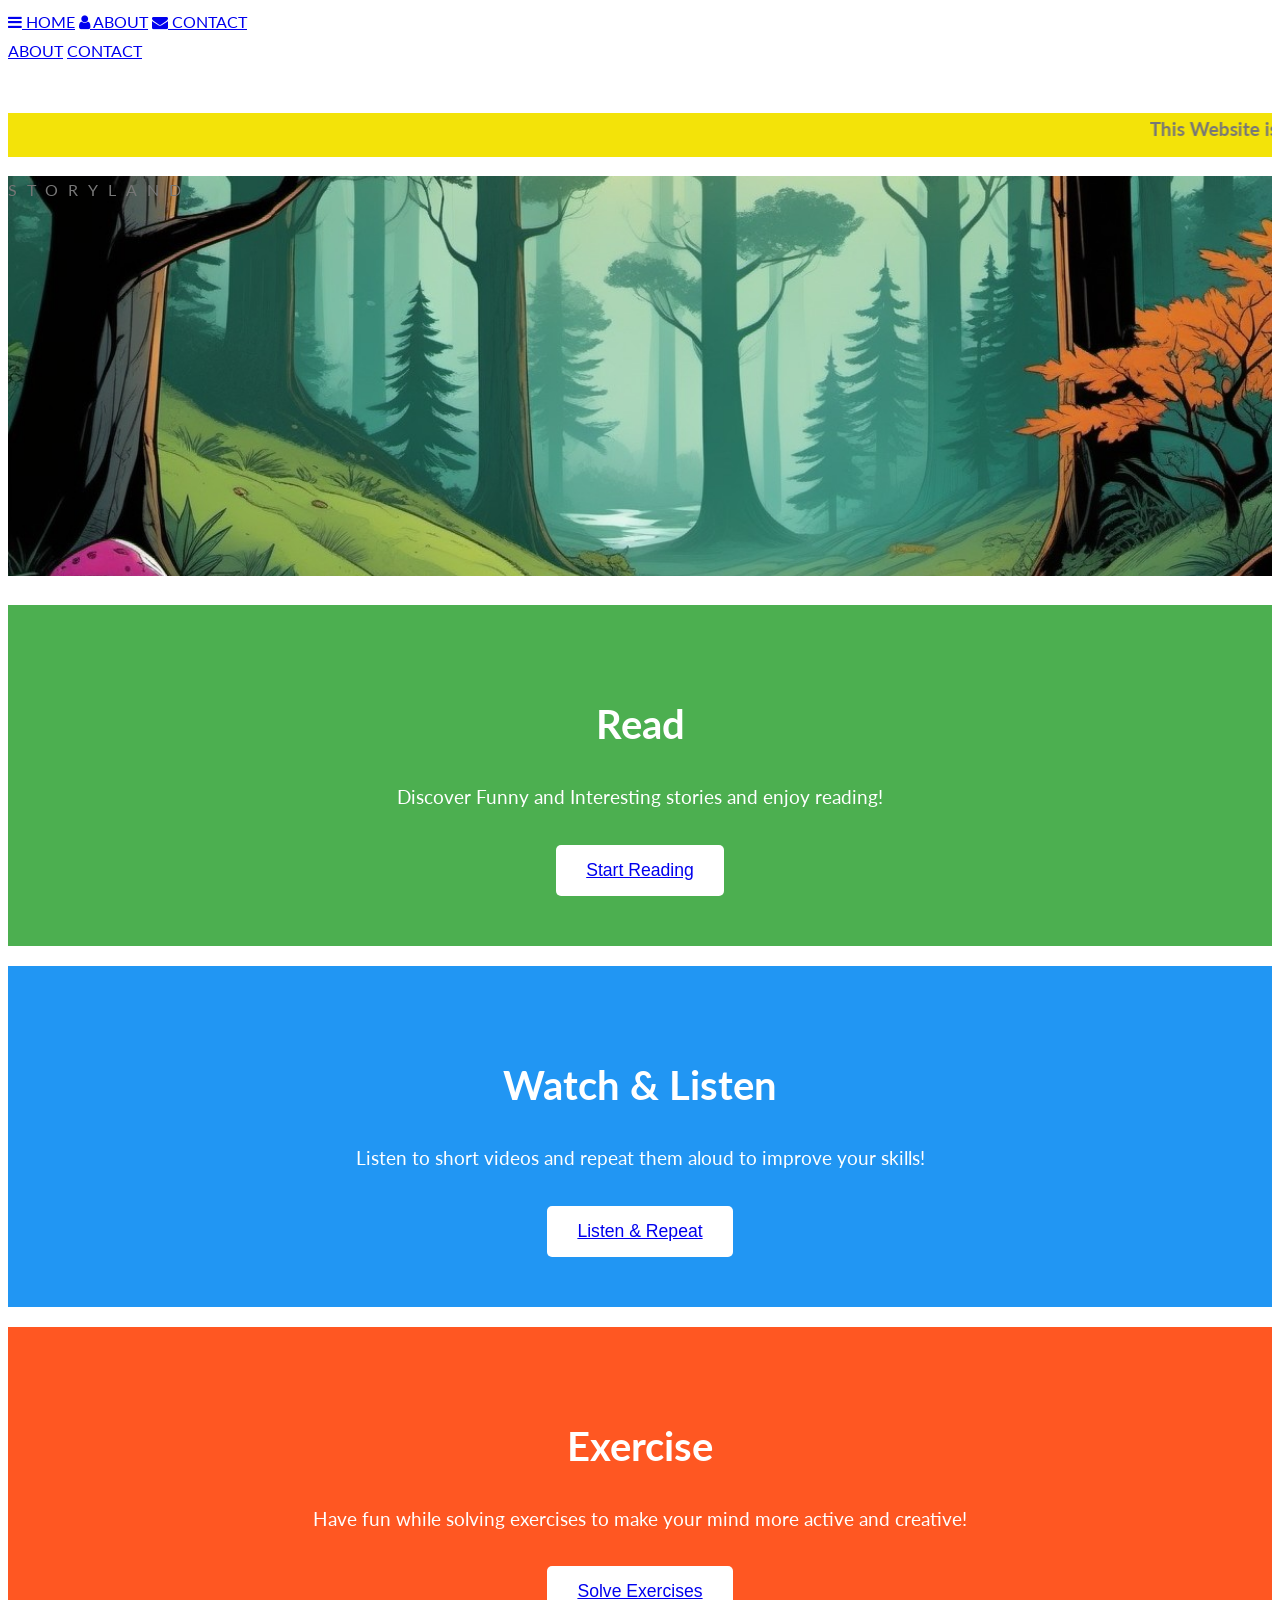
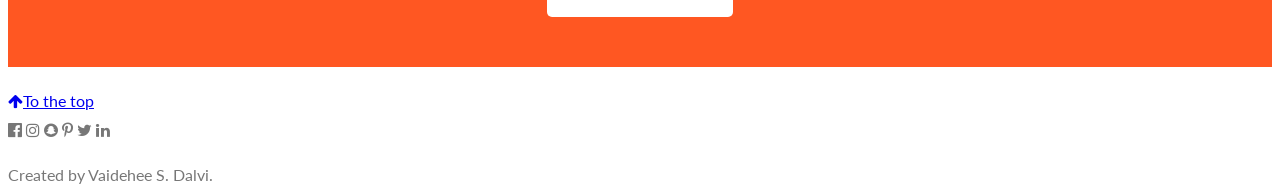
==== index.html @ 7e22e085 "Rename home.html to index.html" ====
<!DOCTYPE html>
<html>
<head>
<title>Home Page</title>
<meta charset="UTF-8">
<meta name="viewport" content="width=device-width, initial-scale=1">
<link rel="stylesheet" href="https://www.w3schools.com/w3css/5/w3.css">
<link rel="stylesheet" href="https://fonts.googleapis.com/css?family=Lato">
<link rel="stylesheet" href="https://cdnjs.cloudflare.com/ajax/libs/font-awesome/4.7.0/css/font-awesome.min.css">
<link rel="stylesheet" href="styles.css">
</head>
<body>

<!-- Navbar (sit on top) -->
<div class="w3-top">
  <div class="w3-bar" id="myNavbar">
    <a class="w3-bar-item w3-button w3-hover-black w3-hide-medium w3-hide-large w3-right" href="javascript:void(0);" onclick="toggleFunction()" title="Toggle Navigation Menu">
      <i class="fa fa-bars"></i>
    </a>
    <a href="home.html" class="w3-bar-item w3-button">HOME</a>
    <a href="about.html" class="w3-bar-item w3-button w3-hide-small"><i class="fa fa-user"></i> ABOUT</a>
    <a href="contact.html" class="w3-bar-item w3-button w3-hide-small"><i class="fa fa-envelope"></i> CONTACT</a>
  </div>

  <!-- Navbar on small screens -->
  <div id="navDemo" class="w3-bar-block w3-white w3-hide w3-hide-large w3-hide-medium">
    <a href="about.html" class="w3-bar-item w3-button" onclick="toggleFunction()">ABOUT</a>
    <a href="contact.html" class="w3-bar-item w3-button" onclick="toggleFunction()">CONTACT</a>
    
  </div>
</div>
<br>
<h3><marquee><b>This Website is for Learners, Reading Lovers & Children.</b> Enjoy reading, listening, and playing fun games!</marquee></h3>
<!-- First Parallax Image with Logo Text -->
<div class="bgimg-1 w3-display-container w3-opacity-min" id="home">
    <div class="w3-display-middle" style="white-space:nowrap;">
    <span class="w3-center w3-padding-large w3-black w3-xlarge w3-wide w3-animate-opacity"><span class="w3-hide-small">STORYLAND</span>
  </div>
</div>
<br>
    <!-- Reading Section -->
    <section class="section reading">
        <div class="content">
            <h2>Read</h2>
            <p>Discover Funny and Interesting stories and enjoy reading!</p>
            <button onclick="buttonClicked('Read')"><a href="Reading.html">Start Reading</a></button>
        </div>
    </section>

    <!-- Listen & Repeat Section -->
    <section class="section listen-repeat">
        <div class="content">
            <h2>Watch & Listen</h2>
            <p>Listen to short videos and repeat them aloud to improve your skills!</p>
            <button onclick="buttonClicked('Listen')"><a href="listen.html">Listen & Repeat</a></button>
        </div>
    </section>

    <!-- Fun Exercise Section -->
    <section class="section fun-exercise">
        <div class="content">
            <h2>Exercise</h2>
            <p>Have fun while solving exercises to make your mind more active and creative!</p>
            <button onclick="buttonClicked('Fun Exercise')"><a href="game_1.html">Solve Exercises</a></button>
        </div>
    </section>

<!-- Footer -->
<footer class="w3-center w3-black w3-padding-64 w3-opacity w3-hover-opacity-off">
  <a href="#home" class="w3-button w3-light-grey"><i class="fa fa-arrow-up w3-margin-right"></i>To the top</a>
  <div class="w3-xlarge w3-section">
    <i class="fa fa-facebook-official w3-hover-opacity"></i>
    <i class="fa fa-instagram w3-hover-opacity"></i>
    <i class="fa fa-snapchat w3-hover-opacity"></i>
    <i class="fa fa-pinterest-p w3-hover-opacity"></i>
    <i class="fa fa-twitter w3-hover-opacity"></i>
    <i class="fa fa-linkedin w3-hover-opacity"></i>
  </div>
  <p>Created by Vaidehee S. Dalvi.</p>
</footer>
 
<script src="script.js"></script>
</body>
</html>
---- styles.css ----
body,h1,h2,h3,h4,h5,h6 {font-family: "Lato", sans-serif;}
body, html {
  height: 100%;
  color: #777;
  line-height: 1.8;
}

h3 {
  background-color: #f3e309;   
}

/* Create a Parallax Effect */
.bgimg-1, .bgimg-2, .bgimg-3 {
  background-attachment: fixed;
  background-position: center;
  background-repeat: no-repeat;
  background-size: cover;
}

/* First image (Logo. Full height) */
.bgimg-1 {
  background-image: url('bg.jpg');
  min-height: 100%;
}

.w3-wide {letter-spacing: 10px;}
.w3-hover-opacity {cursor: pointer;}

/* Turn off parallax scrolling for tablets and phones */
@media only screen and (max-device-width: 1600px) {
  .bgimg-1, .bgimg-2, .bgimg-3 {
    background-attachment: scroll;
    min-height: 400px;
  }
}

/* Section Styling */
.section {
    padding: 50px 20px;
    color: white;
    text-align: center;
    margin-bottom: 20px; /* Added margin to create space between sections */
}

.reading {
    background-color: #4CAF50;
}

.listen-repeat {
    background-color: #2196F3;
}

.fun-exercise {
    background-color: #FF5722;
}

/* Section Content */
.section h2 {
    font-size: 2.5em;
    margin-bottom: 20px;
}

.section p {
    font-size: 1.2em;
    margin-bottom: 30px;
}

/* Button Styling */
button {
    background-color: #ffffff;
    color: #333;
    font-size: 1.1em;
    padding: 15px 30px;
    border: none;
    cursor: pointer;
    border-radius: 5px;
    transition: background-color 0.3s;
}

button:hover {
    background-color: #ddd;
}

/* Mobile Responsive Styling */
@media screen and (max-width: 768px) {
    .header h1 {
        font-size: 2.5em;
    }

    .section h2 {
        font-size: 2em;
    }

    .section p {
        font-size: 1em;
    }

    button {
        width: 100%;
        padding: 12px 20px;
        font-size: 1em;
    }
}
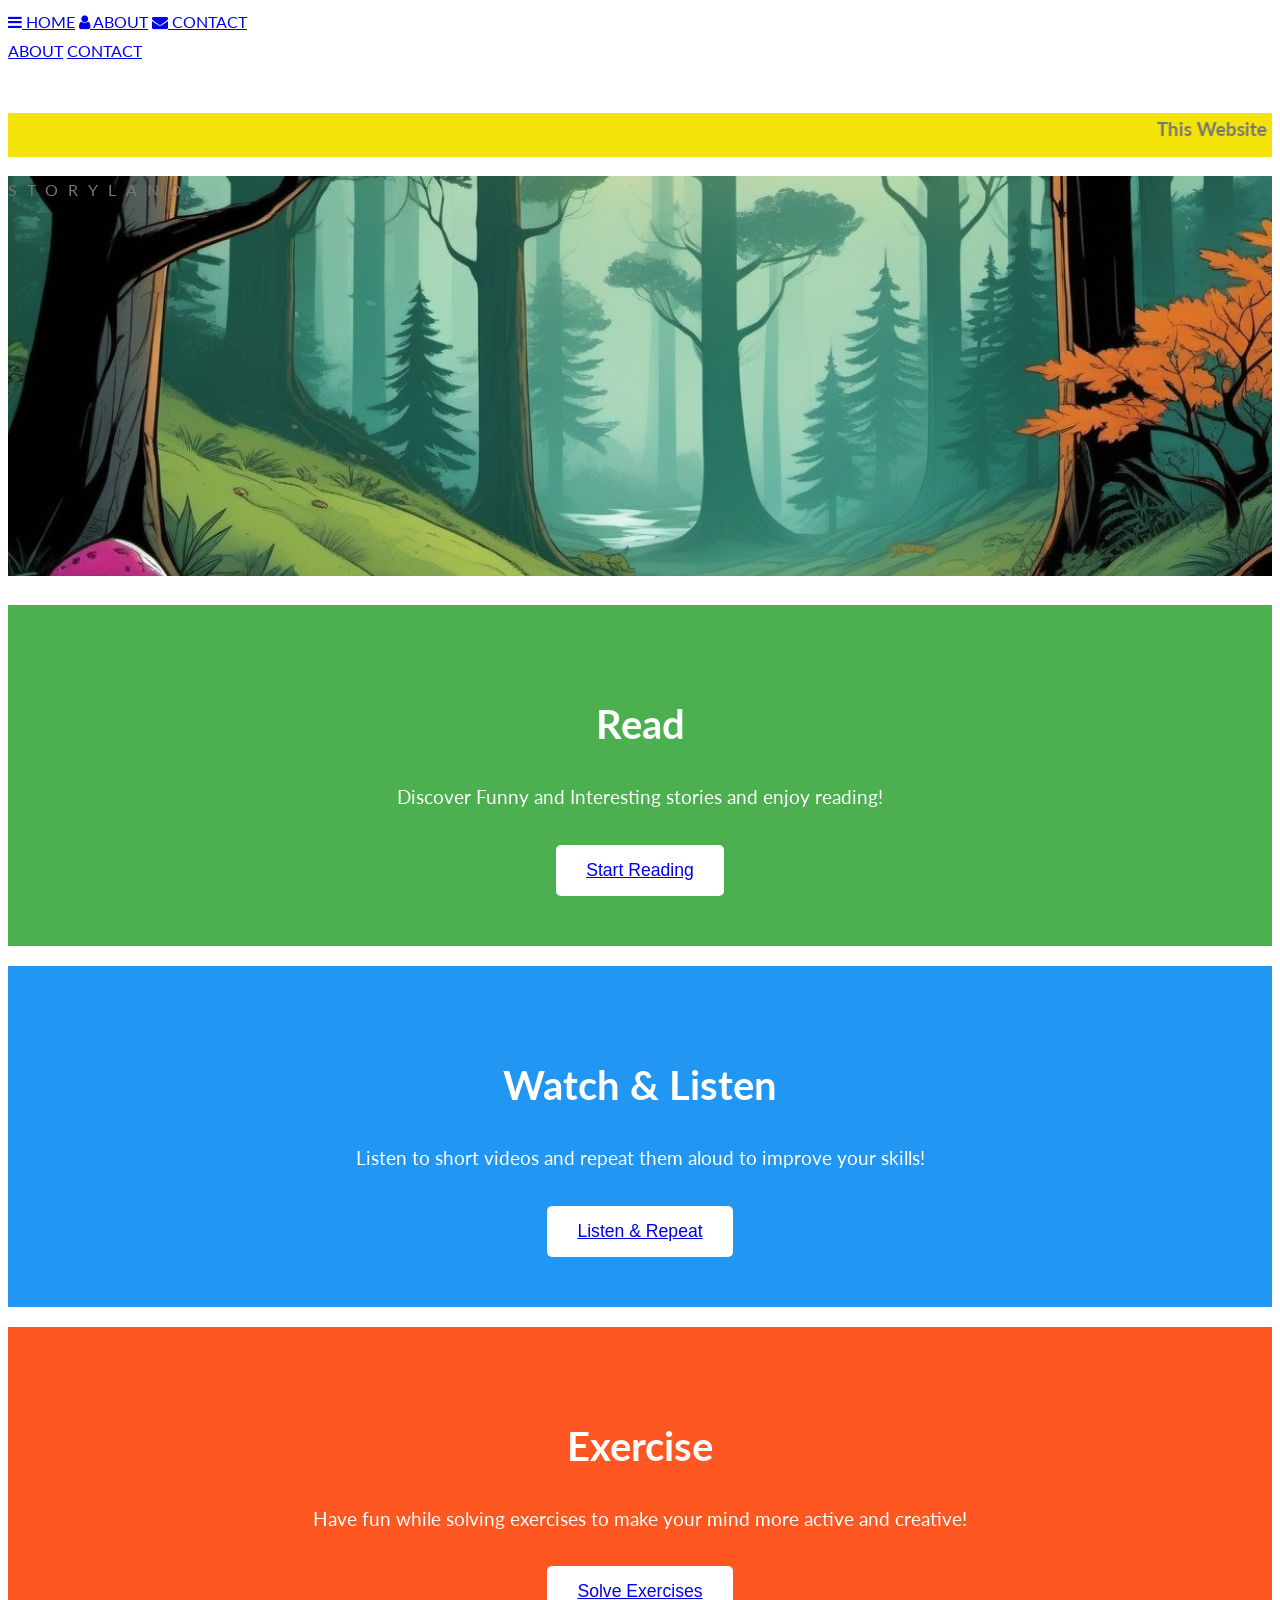
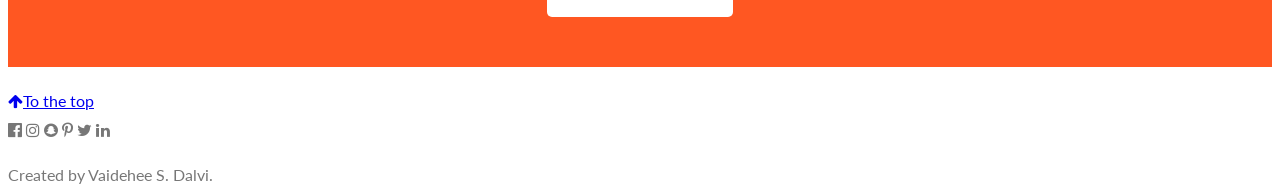
==== commit 187734db: "Update index.html" ====
--- a/index.html
+++ b/index.html
@@ -17,7 +17,7 @@
     <a class="w3-bar-item w3-button w3-hover-black w3-hide-medium w3-hide-large w3-right" href="javascript:void(0);" onclick="toggleFunction()" title="Toggle Navigation Menu">
       <i class="fa fa-bars"></i>
     </a>
-    <a href="home.html" class="w3-bar-item w3-button">HOME</a>
+    <a href="index.html" class="w3-bar-item w3-button">HOME</a>
     <a href="about.html" class="w3-bar-item w3-button w3-hide-small"><i class="fa fa-user"></i> ABOUT</a>
     <a href="contact.html" class="w3-bar-item w3-button w3-hide-small"><i class="fa fa-envelope"></i> CONTACT</a>
   </div>
